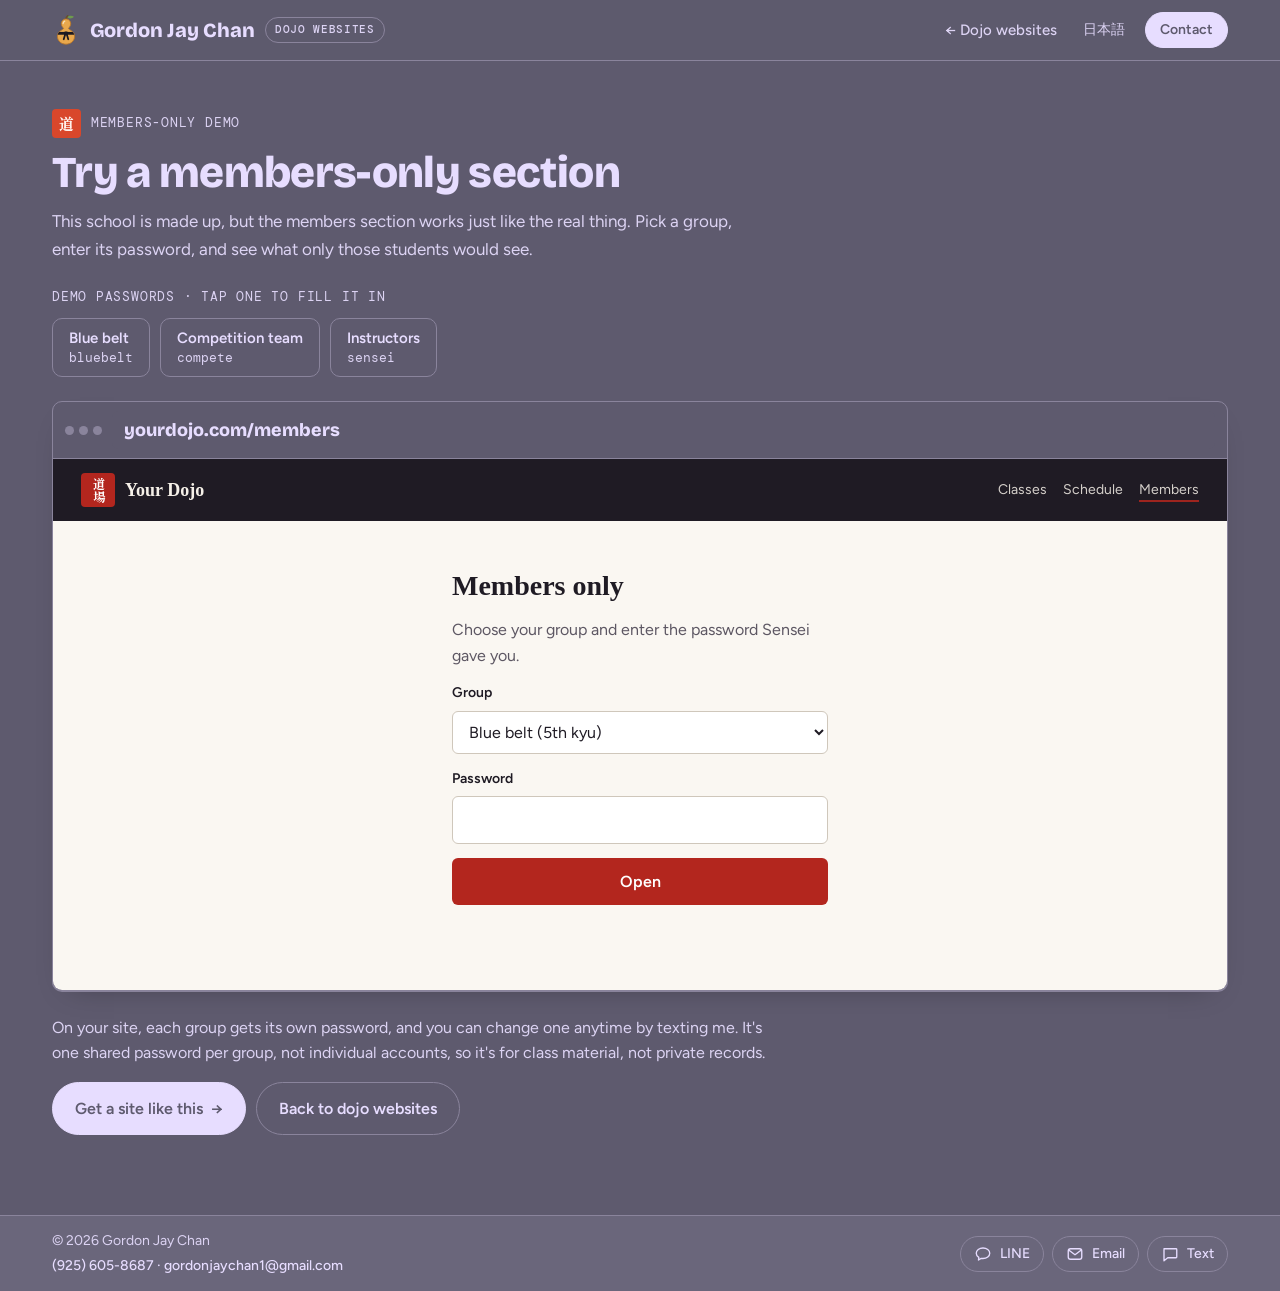
==== demo.html @ 20831bf7 "Hero: first line speaks to students and parents Co-Authored-By: Claude Opus 5.5 <noreply@anthropic.c" ====
<!doctype html>
<html lang="en">
<head>
<meta charset="utf-8">
<meta name="theme-color" content="#5E5A6E">
<meta name="viewport" content="width=device-width, initial-scale=1, viewport-fit=cover">
<title>Members-Only Demo · Gordon Jay Chan</title>
<meta name="description" content="Try a members-only section for a martial arts school website: rank curriculum, technique videos, private photo galleries, tournament info, and instructor pages, each behind its own password.">
<!-- the demo is full of made-up dates and names, so keep it out of search results -->
<meta name="robots" content="noindex">
<meta property="og:title" content="Try a members-only section for your dojo's website">
<meta property="og:description" content="Pick a group, enter its password, and see what only those students would see.">
<meta property="og:type" content="website">
<meta property="og:url" content="https://gordonjaychan.com/dojo/demo">
<meta property="og:image" content="https://gordonjaychan.com/dojo/images/og-dojo.jpg">
<meta property="og:image:width" content="1200">
<meta property="og:image:height" content="630">
<meta name="twitter:card" content="summary_large_image">
<link rel="icon" href="favicon.svg?v=1" type="image/svg+xml">
<link rel="apple-touch-icon" href="apple-touch-icon.png">
<link rel="preconnect" href="https://fonts.googleapis.com">
<link rel="preconnect" href="https://fonts.gstatic.com" crossorigin>
<link rel="stylesheet" href="https://fonts.googleapis.com/css2?family=Bricolage+Grotesque:opsz,wght@12..96,400;12..96,600;12..96,800&family=Figtree:wght@400;500;600&family=DM+Mono:wght@400;500&display=swap">
<link rel="stylesheet" href="https://fonts.googleapis.com/css2?family=Shippori+Mincho:wght@700&text=%E9%81%93%E5%A0%B4%E6%97%A5%E6%9C%AC%E8%AA%9E&display=swap">
<link rel="stylesheet" href="assets/css/style.css?v=38">
<link rel="stylesheet" href="assets/css/demo.css?v=8">
<!-- pick the language before the page paints (same as the main dojo page) -->
<script>try{var q=new URLSearchParams(location.search).get("lang"),s=localStorage.getItem("dojo-lang"),l=q==="ja"||q==="en"?q:s||((navigator.language||"").toLowerCase().indexOf("ja")===0?"ja":"en");document.documentElement.setAttribute("data-lang",l)}catch(e){}</script>
<script src="assets/js/i18n.js?v=11" defer></script>
<script src="assets/js/demo.js?v=2" defer></script>
</head>
<body data-page="demo">

<header class="top">
  <div class="wrap">
    <span class="brand">
      <img src="favicon.svg" alt="" width="28" height="32">
      <span class="brand-name">Gordon Jay Chan</span>
      <span class="brand-tag" data-i18n="brand.tag">Dojo websites</span>
    </span>
    <nav aria-label="Pages" data-i18n-aria="demo.navAria">
      <a href="./" class="demo-back"><span aria-hidden="true">←</span> <span class="back-text" data-i18n="demo.backText">Dojo websites</span></a>
      <!-- shows the other language: 日本語 on the English page, English on the Japanese page -->
      <button type="button" class="lang-switch" lang="ja" aria-label="日本語で表示">日本語</button>
      <a class="btn primary sm" href="./#contact" data-i18n="nav.contact">Contact</a>
    </nav>
  </div>
</header>

<main>
  <section class="demo-intro">
    <div class="wrap">
      <div class="block-head">
        <p class="label"><span class="kn" aria-hidden="true">道</span><span data-i18n="demo.label">Members-only demo</span></p>
        <h1 data-i18n="demo.h1">Try a members-only section</h1>
        <p data-i18n="demo.intro">This school is made up, but the members section works just like the real thing. Pick a group, enter its password, and see what only those students would see.</p>
      </div>
      <div class="pw-hints" aria-label="Demo passwords" data-i18n-aria="demo.hintsAria">
        <p class="label" data-i18n="demo.hints">Demo passwords · tap one to fill it in</p>
        <div class="pw-list">
          <button type="button" class="pw" data-group="blue" data-pw="bluebelt"><b data-i18n="demo.gBlue">Blue belt</b><code>bluebelt</code></button>
          <button type="button" class="pw" data-group="team" data-pw="compete"><b data-i18n="demo.gTeam">Competition team</b><code>compete</code></button>
          <button type="button" class="pw" data-group="staff" data-pw="sensei"><b data-i18n="demo.gStaff">Instructors</b><code>sensei</code></button>
        </div>
      </div>
    </div>
  </section>

  <section class="demo-frame-wrap">
    <div class="wrap">
      <div class="browser">
        <div class="browser-bar"><span class="dots"><i></i><i></i><i></i></span><span class="url">yourdojo.com/members</span></div>

        <!-- a pretend school website, styled the way a client's site might look -->
        <div class="ds" id="ds">
          <div class="ds-top">
            <span class="ds-logo"><span class="ds-mark" aria-hidden="true">道場</span><span data-i18n="demo.school">Your Dojo</span></span>
            <span class="ds-nav" aria-hidden="true" data-i18n="demo.dsNav"><span>Classes</span><span>Schedule</span><span class="on">Members</span></span>
          </div>

          <form class="ds-gate" id="gate" novalidate>
            <h2 data-i18n="demo.gateH">Members only</h2>
            <p data-i18n="demo.gateP">Choose your group and enter the password Sensei gave you.</p>
            <label><span data-i18n="demo.group">Group</span>
              <select id="group">
                <option value="blue" data-i18n="demo.optBlue">Blue belt (5th kyu)</option>
                <option value="team" data-i18n="demo.gTeam">Competition team</option>
                <option value="staff" data-i18n="demo.gStaff">Instructors</option>
              </select>
            </label>
            <label><span data-i18n="demo.password">Password</span>
              <input id="pw" type="password" autocomplete="off" autocapitalize="none" spellcheck="false">
            </label>
            <button class="ds-btn" type="submit" data-i18n="demo.open">Open</button>
            <p class="ds-msg" id="msg" role="status" aria-live="polite"></p>
          </form>

          <!-- Blue belt -->
          <div class="ds-panel" id="panel-blue" hidden>
            <div class="ds-panel-head">
              <div><p class="ds-kicker" data-i18n="demo.b.kicker">Blue belt · 5th kyu</p><h2 data-i18n="demo.b.h">Your next promotion</h2><p data-i18n="demo.b.p">Testing day is Saturday, February 6, 2027. Here's everything you need to know.</p></div>
              <button class="ds-lock" type="button" data-lock data-i18n="demo.lock">Lock</button>
            </div>
            <div class="ds-grid">
              <div class="ds-card">
                <h3 data-i18n="demo.b.curr">Curriculum</h3>
                <dl class="ds-curr" data-i18n="demo.b.currList">
                  <div><dt>Kihon (basics)</dt><dd>Oi zuki (lunge punch), age uke (rising block), soto uke (outside block), mae geri (front kick), mawashi geri (round kick)</dd></div>
                  <div><dt>Kata</dt><dd>Heian Sandan</dd></div>
                  <div><dt>Kumite</dt><dd>Ippon kumite 1–5</dd></div>
                  <div><dt>To be eligible</dt><dd>40 classes since your last promotion, and at least 3 months at your current rank</dd></div>
                </dl>
              </div>
              <div class="ds-card">
                <h3 data-i18n="demo.b.terms">Terminology</h3>
                <dl class="ds-terms" data-i18n="demo.b.termList">
                  <div><dt>Rei</dt><dd>Bow</dd></div>
                  <div><dt>Hajime</dt><dd>Begin</dd></div>
                  <div><dt>Yame</dt><dd>Stop</dd></div>
                  <div><dt>Kiai</dt><dd>Spirit shout</dd></div>
                  <div><dt>Zenkutsu dachi</dt><dd>Front stance</dd></div>
                  <div><dt>Kokutsu dachi</dt><dd>Back stance</dd></div>
                  <div><dt>Ichi, ni, san, shi, go</dt><dd>One to five</dd></div>
                </dl>
              </div>
              <div class="ds-card wide">
                <h3 data-i18n="demo.b.video">Technique video</h3>
                <button class="ds-video" type="button" data-video>
                  <img src="images/gordon-kick.jpg" alt="" width="780" height="650" loading="lazy">
                  <span class="ds-play" aria-hidden="true"></span>
                  <span class="ds-video-cap" data-i18n="demo.b.cap"><b>Yoko geri kekomi (side thrust kick)</b>Step-by-step breakdown · 2:14</span>
                  <span class="ds-video-note" hidden data-i18n="demo.b.note">On your site, your own video plays right here. Send me an unlisted YouTube link and I'll add it.</span>
                </button>
              </div>
            </div>
          </div>

          <!-- Competition team -->
          <div class="ds-panel" id="panel-team" hidden>
            <div class="ds-panel-head">
              <div><p class="ds-kicker" data-i18n="demo.gTeam">Competition team</p><h2 data-i18n="demo.t.h">Team page</h2><p data-i18n="demo.t.p">Team members and their families only. Practice is Thursdays, 7:00–8:30 pm.</p></div>
              <button class="ds-lock" type="button" data-lock data-i18n="demo.lock">Lock</button>
            </div>
            <div class="ds-grid">
              <div class="ds-card wide">
                <h3 data-i18n="demo.t.sched">Tournament schedule</h3>
                <div class="ds-table-wrap">
                  <table class="ds-table" data-i18n="demo.t.table">
                    <thead><tr><th>Date</th><th>Tournament</th><th>Location</th><th>Register by</th></tr></thead>
                    <tbody>
                      <tr><td>Jan 23, 2027</td><td>Winter Invitational</td><td>San Jose, CA</td><td>Jan 9</td></tr>
                      <tr><td>Mar 13, 2027</td><td>Spring Open</td><td>Sacramento, CA</td><td>Feb 27</td></tr>
                      <tr><td>May 8, 2027</td><td>Regional Championships</td><td>Fresno, CA</td><td>Apr 17</td></tr>
                    </tbody>
                  </table>
                </div>
              </div>
              <div class="ds-card">
                <h3 data-i18n="demo.t.rules">Team rules</h3>
                <ul class="ds-list" data-i18n="demo.t.ruleList">
                  <li>Arrive 45 minutes before your division starts.</li>
                  <li>Wear the team gi with the dojo patch, and your team jacket between matches.</li>
                  <li>Bring your own mitts, mouthguard, and shin guards for kumite.</li>
                  <li>Bow in and out of the ring, every time.</li>
                  <li>Parents: cheer as loud as you want, but leave the coaching to the coaches!</li>
                </ul>
              </div>
              <div class="ds-card">
                <h3 data-i18n="demo.t.gallery">Private photo gallery</h3>
                <p class="ds-note" data-i18n="demo.t.galleryNote">Only team families can see these photos.</p>
                <div class="ds-gallery">
                  <figure><img src="images/demo/karate-kick.jpg" alt="Side kick demonstration in the dojo" data-i18n-alt="demo.t.alt1" width="700" height="466" loading="lazy"><figcaption data-i18n="demo.t.cap1">Side kick drills</figcaption></figure>
                  <figure><img src="images/demo/karate-teaching.jpg" alt="Instructor explaining a technique to a student" data-i18n-alt="demo.t.alt2" width="700" height="466" loading="lazy"><figcaption data-i18n="demo.t.cap2">Kata training</figcaption></figure>
                  <figure><img src="images/demo/coaching.jpg" alt="Instructor correcting a white belt's technique" data-i18n-alt="demo.t.alt3" width="700" height="653" loading="lazy"><figcaption data-i18n="demo.t.cap3">Partner work</figcaption></figure>
                  <figure><img src="images/gordon-kick.jpg" alt="Side kick at team practice" data-i18n-alt="demo.t.alt4" width="780" height="650" loading="lazy"><figcaption data-i18n="demo.t.cap4">Team practice</figcaption></figure>
                </div>
              </div>
            </div>
          </div>

          <!-- Instructors -->
          <div class="ds-panel" id="panel-staff" hidden>
            <div class="ds-panel-head">
              <div><p class="ds-kicker" data-i18n="demo.gStaff">Instructors</p><h2 data-i18n="demo.s.h">Teaching hub</h2><p data-i18n="demo.s.p">Lesson plans and the teaching schedule for January.</p></div>
              <button class="ds-lock" type="button" data-lock data-i18n="demo.lock">Lock</button>
            </div>
            <div class="ds-grid">
              <div class="ds-card">
                <h3 data-i18n="demo.s.kidsH">Lesson plan: Little Dragons (ages 5–7)</h3>
                <p class="ds-note" data-i18n="demo.s.week">Week of January 11</p>
                <ol class="ds-plan" data-i18n="demo.s.kidsPlan">
                  <li><span>10 min</span>Bow in and warm-up</li>
                  <li><span>10 min</span>"Sensei says" stance game: zenkutsu and kiba dachi</li>
                  <li><span>10 min</span>Front kicks on pads</li>
                  <li><span>10 min</span>Kata: first 8 moves of Heian Shodan</li>
                  <li><span>5 min</span>Bow out and stripe check</li>
                </ol>
              </div>
              <div class="ds-card">
                <h3 data-i18n="demo.s.adultsH">Lesson plan: Adults</h3>
                <p class="ds-note" data-i18n="demo.s.week">Week of January 11</p>
                <ol class="ds-plan" data-i18n="demo.s.adultsPlan">
                  <li><span>10 min</span>Warm-up and stretching</li>
                  <li><span>15 min</span>Kihon combinations across the floor</li>
                  <li><span>20 min</span>Heian Sandan bunkai with a partner</li>
                  <li><span>10 min</span>Ippon kumite</li>
                  <li><span>5 min</span>Cool down and bow out</li>
                </ol>
              </div>
              <div class="ds-card wide">
                <h3 data-i18n="demo.s.sched">Teaching schedule</h3>
                <div class="ds-table-wrap">
                  <table class="ds-table" data-i18n="demo.s.table">
                    <thead><tr><th>Day</th><th>Class</th><th>Lead</th><th>Assisting</th></tr></thead>
                    <tbody>
                      <tr><td>Mon 5:00 pm</td><td>Little Dragons</td><td>Sensei Kim</td><td>Senpai Ana</td></tr>
                      <tr><td>Mon 6:00 pm</td><td>Juniors</td><td>Sensei Kim</td><td>Senpai Leo</td></tr>
                      <tr><td>Wed 5:00 pm</td><td>Little Dragons</td><td>Sensei Ortiz</td><td>Senpai Ana</td></tr>
                      <tr><td>Wed 7:00 pm</td><td>Adults</td><td>Sensei Ortiz</td><td>Senpai Raj</td></tr>
                      <tr><td>Thu 7:00 pm</td><td>Competition team</td><td>Sensei Kim</td><td>Senpai Leo</td></tr>
                      <tr><td>Sat 10:00 am</td><td>All ranks</td><td>Sensei Kim</td><td>Senpai Raj</td></tr>
                    </tbody>
                  </table>
                </div>
              </div>
            </div>
          </div>
        </div>
      </div>

      <div class="demo-after">
        <p data-i18n="demo.after">On your site, each group gets its own password, and you can change one anytime by texting me. It's one shared password per group, not individual accounts, so it's for class material, not private records.</p>
        <div class="demo-ctas">
          <a class="btn primary big" href="./#contact" data-i18n="demo.cta">Get a site like this <span aria-hidden="true">→</span></a>
          <a class="btn big" href="./" data-i18n="demo.back2">Back to dojo websites</a>
        </div>
      </div>
    </div>
  </section>
</main>

<footer class="site-foot">
  <div class="wrap foot-bar">
    <div class="foot-who">
      <span>© 2026 Gordon Jay Chan</span>
      <span class="foot-contact"><span>(925) 605-8687</span> · <span>gordonjaychan1@gmail.com</span></span>
    </div>
    <div class="foot-links">
      <a class="pill" href="https://line.me/ti/p/~gordonjaychan1" target="_blank" rel="noopener" title="LINE: gordonjaychan1"><svg viewBox="0 0 24 24" fill="none" stroke="currentColor" stroke-width="1.8" stroke-linecap="round" stroke-linejoin="round" aria-hidden="true"><path d="M12 4C7 4 3 7.1 3 11c0 2.2 1.3 4.2 3.4 5.5L6 20l3.6-2.2c.8.2 1.6.2 2.4.2 5 0 9-3.1 9-7s-4-7-9-7z"/></svg>LINE</a>
      <a class="pill" href="mailto:gordonjaychan1@gmail.com" title="gordonjaychan1@gmail.com"><svg viewBox="0 0 24 24" fill="none" stroke="currentColor" stroke-width="1.8" stroke-linecap="round" stroke-linejoin="round" aria-hidden="true"><rect x="3" y="5" width="18" height="14" rx="3"/><path d="M4 7l8 6 8-6"/></svg><span data-i18n="foot.email">Email</span></a>
      <a class="pill" href="sms:+19256058687" title="Text (925) 605-8687"><svg viewBox="0 0 24 24" fill="none" stroke="currentColor" stroke-width="1.8" stroke-linecap="round" stroke-linejoin="round" aria-hidden="true"><path d="M4 5h16a1 1 0 0 1 1 1v10a1 1 0 0 1-1 1H9l-5 4V6a1 1 0 0 1 1-1z"/></svg><span data-i18n="foot.text">Text</span></a>
    </div>
  </div>
</footer>
</body>
</html>
---- assets/css/style.css ----
/* Dojo landing page. Same base as gordonjaychan.com (gray page, lavender ink, same fonts),
   plus a dojo layer: belt-rank colors on the feature cards, a rank certificate in the hero,
   and one vermilion hanko-stamp accent used sparingly. */
:root {
  --lav: #E7DDFF;
  --gry: #5E5A6E;
  --bg: var(--gry);
  --ink: var(--lav);
  color-scheme: dark;
  --surface: var(--bg);
  --muted: color-mix(in srgb, var(--ink) 92%, var(--bg));
  --line: color-mix(in srgb, var(--ink) 32%, var(--bg));
  --soft: color-mix(in srgb, var(--ink) 9%, var(--bg));
  --mat: color-mix(in srgb, #1C1A22 22%, var(--gry));   /* a shade darker, like the mat */

  --shu: #D9472B;     /* vermilion, the color of a hanko stamp */
  --belt-white: #F4F1EA;
  --belt-yellow: #F2C94C;
  --belt-orange: #EE8A3C;
  --belt-green: #58B26F;
  --belt-blue: #4A86DB;
  --belt-purple: #A57BDF;
  --belt-brown: #8F5E3E;
  --belt-black: #1C1A22;

  --display: "Bricolage Grotesque", "Avenir Next", system-ui, sans-serif;
  --body: "Figtree", "Helvetica Neue", Arial, sans-serif;
  --mono: "DM Mono", ui-monospace, "SF Mono", Menlo, monospace;
  --mincho: "Shippori Mincho", "Hiragino Mincho ProN", "Yu Mincho", serif;

  --step--1: 0.8125rem;
  --step-1: 1.25rem;
  --step-2: 1.75rem;
  --step-3: clamp(2rem, 5vw, 2.75rem);
  --step-4: clamp(2.6rem, 8vw, 4.75rem);
  --wrap: 76rem;
  --radius: 10px;
}

* { box-sizing: border-box; }
html { scroll-behavior: smooth; scroll-padding-top: 4.5rem; overflow-y: scroll; }
@media (prefers-reduced-motion: reduce) { html { scroll-behavior: auto; } * { transition: none !important; } }
body {
  margin: 0; min-height: 100vh; min-height: 100dvh; display: flex; flex-direction: column;
  background: var(--bg); color: var(--ink); font-family: var(--body); font-size: 1rem; line-height: 1.6;
}
body > main { flex: 1; }
img { max-width: 100%; }
a { color: inherit; }
a:focus-visible, button:focus-visible, summary:focus-visible { outline: 2px solid var(--ink); outline-offset: 3px; border-radius: 4px; }
h1, h2, h3 { font-family: var(--display); line-height: 1.05; text-wrap: balance; margin: 0; }
p { margin: 0; }
[hidden] { display: none !important; }

.wrap { max-width: var(--wrap); margin-inline: auto; padding-inline: 20px; }
.label {
  font-family: var(--mono); font-size: var(--step--1); letter-spacing: 0.06em;
  text-transform: uppercase; color: var(--muted);
}
/* kanji section numbers (一 二 三 …) in front of each label */
.label:has(.kn) { display: flex; align-items: center; }
.kn {
  display: inline-grid; place-items: center; width: 1.9em; height: 1.9em; margin-right: 10px; border-radius: 4px; flex: none;
  background: var(--shu); color: #FFF3EE; font-family: var(--mincho); font-weight: 700; font-size: 0.95rem; letter-spacing: 0; line-height: 1;
}

/* ---------- buttons ---------- */
.btn {
  display: inline-flex; align-items: center; gap: 8px; text-decoration: none; font-weight: 600; font-size: 0.9375rem;
  padding: 10px 16px; border-radius: 999px; border: 1px solid var(--line); background: var(--surface); color: var(--ink);
  font-family: var(--body); cursor: pointer; transition: background .15s, border-color .15s;
}
.btn:hover { border-color: var(--ink); }
.btn.primary { background: var(--ink); color: var(--bg); border-color: var(--ink); }
.btn.primary:hover { background: color-mix(in srgb, var(--ink) 82%, var(--bg)); border-color: transparent; }
.btn.big { padding: 13px 22px; font-size: 1rem; }
.btn.sm { padding: 6px 14px; font-size: 0.875rem; }

/* ---------- header ---------- */
.top {
  position: sticky; top: env(safe-area-inset-top, 0px); z-index: 10;
  background: color-mix(in srgb, var(--bg) 88%, transparent);
  backdrop-filter: blur(8px); -webkit-backdrop-filter: blur(8px);
  border-bottom: 1px solid var(--line);
}
.top .wrap { display: flex; align-items: center; justify-content: space-between; gap: 16px; padding-block: 12px; }
.brand { display: flex; align-items: center; gap: 10px; text-decoration: none; font-family: var(--display); font-weight: 800; font-size: var(--step-1); }
.brand img { width: 28px; height: 32px; flex: none; }
/* small label after the name on wider screens; phones show just the name */
.brand-tag {
  font-family: var(--mono); font-size: 0.6875rem; font-weight: 500; letter-spacing: .06em; text-transform: uppercase;
  padding: 3px 9px; border-radius: 999px; border: 1px solid var(--line); color: var(--muted); white-space: nowrap;
}
@media (max-width: 1200px) { .brand-tag { display: none; } }
.top nav { display: flex; align-items: center; gap: 4px; }
.top nav a:not(.btn) {
  text-decoration: none; font-weight: 500; font-size: 0.9375rem; padding: 6px 10px; border-radius: 999px; color: var(--muted);
}
.top nav a:not(.btn):hover { color: var(--ink); background: var(--soft); }
.top nav .btn { margin-left: 6px; }
/* the menu links make way for the language switch and Contact on narrower screens */
.brand, .top nav a, .top nav .btn { white-space: nowrap; }
.top nav .btn { flex: none; }
@media (max-width: 960px) { .top nav a.hide-sm { display: none; } }
@media (max-width: 440px) { .brand-name { display: none; } }

/* language switch in the header: one quiet text button that offers the other language */
.lang-switch {
  flex: none; font: inherit; font-size: 0.875rem; font-weight: 500; line-height: 1; padding: 7px 10px; margin-left: 2px;
  border: 0; border-radius: 999px; background: none; color: var(--muted); cursor: pointer; white-space: nowrap;
}
.lang-switch:hover { color: var(--ink); background: var(--soft); }
.lang-switch:focus-visible { outline: 2px solid var(--ink); outline-offset: 2px; }
@media (max-width: 400px) { .top .wrap { gap: 10px; } .top nav .btn.sm { padding: 6px 11px; } .lang-switch { padding: 7px 6px; } }

/* ---------- Japanese version ---------- */
/* Latin fonts first (for names and numbers), then good Japanese system fonts */
html[lang="ja"] body { font-family: var(--body), "Hiragino Sans", "Hiragino Kaku Gothic ProN", "Noto Sans JP", "Yu Gothic", Meiryo, sans-serif; }
html[lang="ja"] h1, html[lang="ja"] h2, html[lang="ja"] h3 { font-family: var(--display), "Hiragino Sans", "Hiragino Kaku Gothic ProN", "Noto Sans JP", "Yu Gothic", Meiryo, sans-serif; letter-spacing: 0; line-height: 1.3; }
html[lang="ja"] { word-break: auto-phrase; line-break: strict; overflow-wrap: anywhere; }
html[lang="ja"] .label, html[lang="ja"] .styles, html[lang="ja"] .brand-tag { letter-spacing: .04em; }
.ja-only { display: none; }
html[lang="ja"] .ja-only { display: block; }
html[lang="ja"] .btn.ja-only { display: inline-flex; }
/* LINE's green, so it's instantly recognizable to Japanese visitors */
.btn.line { background: #06C755; border-color: #06C755; color: #fff; }
.btn.line:hover { background: #05B34C; border-color: #05B34C; }
.btn.line svg { width: 20px; height: 20px; }
/* while i18n.js swaps in the Japanese, keep the page hidden (shown anyway after a moment if the script fails) */
html[data-lang="ja"]:not([lang="ja"]) body { animation: show-anyway 0s 1.2s forwards; visibility: hidden; }
@keyframes show-anyway { to { visibility: visible; } }

/* ---------- hero ---------- */
.hero { padding-block: clamp(32px, 5vw, 64px) clamp(48px, 7vw, 88px); }
.hero-grid { display: grid; grid-template-columns: minmax(0, 1fr) minmax(0, 25rem); gap: 56px; align-items: start; }
@media (max-width: 900px) { .hero-grid { grid-template-columns: 1fr; gap: 40px; } .hero-visual { max-width: 30rem; } }
.hero-text { display: grid; gap: 18px; justify-items: start; }
.hero h1 { font-size: clamp(2.1rem, 6vw, 3.6rem); font-weight: 800; letter-spacing: -0.02em; max-width: 17ch; }
/* "a karate coach" sits on a black belt with a red rank stripe at the end */
.belt-line {
  background:
    linear-gradient(var(--shu), var(--shu)) right 0.45em bottom 0.02em / 0.45em 0.2em no-repeat,
    linear-gradient(var(--belt-black), var(--belt-black)) left bottom 0.02em / 100% 0.2em no-repeat;
  padding-bottom: 0.08em; white-space: nowrap;
}
/* one short line per idea so it skims */
.lede { display: grid; gap: 6px; margin-block: 10px; font-size: 1.125rem; color: var(--muted); max-width: 58ch; }
.lede p { padding-left: 24px; position: relative; }
.lede p::before { content: ""; position: absolute; left: 0; top: .72em; width: 14px; height: 5px; border-radius: 1px; background: var(--belt-black); box-shadow: inset -4px 0 0 var(--shu); }

/* photo with the certificate card overlapping its bottom edge, both the same width */
.hero-visual { display: grid; padding-right: 14px; }
.hero-photo {
  display: block; width: 100%; height: auto; aspect-ratio: 1000 / 918; object-fit: cover;
  border-radius: 14px; border: 1.5px solid var(--ink);
}
.hero-visual .cert { margin-top: -72px; }
.hero-ctas { display: flex; flex-wrap: wrap; gap: 10px; margin-top: 4px; }
.styles { display: flex; flex-wrap: wrap; gap: 6px 18px; margin-top: 6px; font-family: var(--mono); font-size: 0.75rem; letter-spacing: .05em; text-transform: uppercase; color: var(--muted); }

/* rank certificate (menjō): lavender paper, vertical 空手道 down the edge */
.cert {
  --ink: var(--gry); --line: color-mix(in srgb, var(--gry) 28%, var(--lav));
  position: relative; background: var(--lav); color: var(--gry);
  border-radius: 6px; padding: 24px 24px 22px 64px;
  box-shadow: 10px 10px 0 var(--belt-black);
  outline: 1px solid color-mix(in srgb, var(--gry) 40%, var(--lav)); outline-offset: -9px;
}
.cert-v {
  position: absolute; left: 20px; top: 24px; writing-mode: vertical-rl; text-orientation: upright;
  font-family: var(--mincho); font-weight: 700; font-size: 1.35rem; letter-spacing: .25em; color: var(--gry); opacity: .85;
}
.cert-head { padding-bottom: 14px; border-bottom: 3px solid var(--belt-black); margin-bottom: 4px; }
.cert-kicker { font-family: var(--mono); font-size: 0.75rem; letter-spacing: .08em; text-transform: uppercase; }
.cert-name { font-family: var(--display); font-weight: 800; font-size: var(--step-2); line-height: 1.1; }
.cert-list { list-style: none; margin: 0; padding: 0; }
.cert-list li { display: grid; gap: 1px; padding-block: 12px; border-bottom: 1px solid var(--line); }
.cert-list li:last-child { border-bottom: 0; padding-bottom: 0; }
.cert-list b { font-family: var(--display); font-weight: 600; font-size: 1.0625rem; line-height: 1.25; }
.cert-list span { font-size: 0.875rem; color: color-mix(in srgb, var(--gry) 88%, var(--lav)); }
.cert-list a { text-underline-offset: 3px; }
@media (max-width: 480px) {
  .cert { padding: 22px 18px 26px 52px; box-shadow: 6px 6px 0 var(--belt-black); }
  .hero-visual .cert { margin-top: -40px; }
  .cert-v { left: 14px; font-size: 1.15rem; }
}

/* ---------- sections ---------- */
section.block { padding-block: clamp(56px, 8vw, 96px); border-top: 1px solid var(--line); }
.block-head { display: grid; gap: 12px; margin-bottom: 36px; max-width: 44rem; }
.block-head h2 { font-size: var(--step-3); font-weight: 800; letter-spacing: -0.015em; }
.block-head p:not(.label) { color: var(--muted); font-size: 1.0625rem; }

/* ---------- what your site needs: one card per belt, white to black ---------- */
.needs { list-style: none; margin: 0; padding: 0; display: grid; grid-template-columns: repeat(3, minmax(0, 1fr)); gap: 14px; }
@media (max-width: 960px) { .needs { grid-template-columns: repeat(2, minmax(0, 1fr)); } }
@media (max-width: 600px) { .needs { grid-template-columns: minmax(0, 1fr); } }
.need {
  position: relative; display: grid; gap: 10px; align-content: start;
  padding: 22px 20px 20px; border: 1px solid var(--line); border-radius: var(--radius); background: var(--surface);
  transition: border-color .15s, transform .15s;
}
.need:hover { border-color: var(--ink); }
.need .belt {
  display: block; width: 56px; height: 10px; border-radius: 2px; background: var(--belt);
  box-shadow: 0 0 0 1px rgb(20 18 28 / .25); margin-bottom: 4px; position: relative;
}
/* rank stripe near the end of the belt, like a stripe on a child's belt */
.need .belt::after { content: ""; position: absolute; right: 8px; top: 0; bottom: 0; width: 6px; background: rgb(20 18 28 / .55); }
.need[style*="belt-black"] .belt::after { background: var(--shu); }
.need h3 { font-size: var(--step-1); font-weight: 700; line-height: 1.2; }
.need p { color: var(--muted); font-size: 0.9375rem; }
.need.feature { grid-column: span 2; grid-template-columns: minmax(0, 1fr) minmax(0, 17rem); gap: 24px; align-items: center; border: 1.5px solid var(--ink); }
.need.feature h3 { font-size: var(--step-2); }
.need-text { display: grid; gap: 10px; }
@media (max-width: 760px) { .need.feature { grid-template-columns: minmax(0, 1fr); } }
@media (max-width: 600px) { .need.feature { grid-column: auto; } }
.sw { display: flex; flex-wrap: wrap; gap: 6px; margin-top: 2px; }
.sw span { font-family: var(--mono); font-size: 0.75rem; padding: 3px 9px; border-radius: 999px; border: 1px dashed var(--line); color: var(--ink); }

/* a little picture of the trial-class form (decorative, not a real form) */
.mock {
  background: var(--lav); color: var(--gry); border-radius: 10px; padding: 16px; display: grid; gap: 8px;
  box-shadow: 6px 6px 0 var(--belt-black); font-size: 0.8125rem; user-select: none;
}
.mock p { color: inherit; font-size: inherit; }
.mock .mock-title { font-family: var(--display); font-weight: 800; font-size: 1.125rem; }
.mock .mock-label { font-family: var(--mono); font-size: 0.6875rem; letter-spacing: .05em; text-transform: uppercase; opacity: .8; }
.mock-chips { display: flex; gap: 6px; }
.mock-chips span { padding: 4px 10px; border-radius: 999px; border: 1px solid color-mix(in srgb, var(--gry) 40%, var(--lav)); }
.mock-chips .on { background: var(--gry); color: var(--lav); border-color: var(--gry); }
.mock-select { padding: 7px 10px; border-radius: 6px; border: 1px solid color-mix(in srgb, var(--gry) 40%, var(--lav)); white-space: nowrap; overflow: hidden; text-overflow: ellipsis; }
.mock-btn { margin-top: 4px; padding: 9px 12px; border-radius: 999px; background: var(--shu); color: #FFF3EE; font-weight: 600; text-align: center; }

/* ---------- case studies ---------- */
.case { display: grid; grid-template-columns: minmax(0, 1.5fr) minmax(0, 1fr); gap: 32px 40px; align-items: center; }
.case + .case { margin-top: clamp(40px, 6vw, 64px); }
.case.flip { grid-template-columns: minmax(0, 1fr) minmax(0, 1.5fr); }
.case.flip .browser { order: 2; }
@media (max-width: 900px) { .case, .case.flip { grid-template-columns: 1fr; } .case.flip .browser { order: 0; } }
.case-info { display: grid; gap: 14px; align-content: start; }
.case-meta { display: flex; align-items: center; gap: 14px; }
.case-logo { width: 44px; height: 44px; border-radius: 8px; object-fit: contain; background: var(--lav); flex: none; }
.case-meta h3 { font-size: var(--step-2); font-weight: 800; }
.case-meta h3 a { text-decoration: none; }
.case-meta h3 a:hover { text-decoration: underline; text-underline-offset: 4px; }
.case-info > p { color: var(--muted); }
.did { list-style: none; margin: 0; padding: 0; display: grid; gap: 6px; }
.did li { display: flex; gap: 10px; }
.did li::before { content: ""; flex: none; width: 14px; height: 5px; margin-top: .62em; border-radius: 1px; background: var(--belt-black); box-shadow: inset -4px 0 0 var(--shu); }
.more-work { margin-top: 48px; color: var(--muted); }
/* case-study outcome, in a lavender callout so it stands out from the description */
.result { display: grid; gap: 6px; padding: 14px 16px; border-radius: var(--radius); background: var(--lav); color: var(--gry); }
.result .label { color: var(--gry); }
.result p:not(.label) { font-size: 0.9375rem; }
.need .try { justify-self: start; font-weight: 600; font-size: 0.9375rem; color: var(--ink); text-underline-offset: 4px; }
.faq details p a { color: var(--ink); font-weight: 600; text-underline-offset: 3px; white-space: nowrap; }
.more-work a { color: var(--ink); font-weight: 600; text-underline-offset: 4px; }

.browser {
  display: block; border: 1px solid var(--line); border-radius: var(--radius); overflow: hidden; background: var(--surface);
  box-shadow: 0 1px 0 var(--line), 0 12px 28px -18px rgb(0 0 0 / .35);
}
.browser-bar { display: flex; align-items: center; gap: 10px; padding: 9px 12px; border-bottom: 1px solid var(--line); }
.dots { display: flex; gap: 5px; flex: none; }
.dots i { width: 9px; height: 9px; border-radius: 50%; background: var(--line); }
.url {
  flex: 1; min-width: 0; font-family: var(--display); font-size: 1.125rem; font-weight: 800; color: var(--ink);
  background: var(--bg); border-radius: 6px; padding: 5px 12px; white-space: nowrap; overflow: hidden; text-overflow: ellipsis;
}
.shot { display: block; width: 100%; height: auto; aspect-ratio: 16 / 10; object-fit: cover; object-position: top; background: var(--bg); }
.shot.natural { aspect-ratio: auto; }
/* before/after slider: the "before" image sits on top, clipped to the handle position */
.ba { position: relative; --pos: 50%; touch-action: pan-y; }
.ba-before { position: absolute; inset: 0; clip-path: inset(0 calc(100% - var(--pos)) 0 0); }
.ba-handle { position: absolute; top: 0; bottom: 0; left: var(--pos); width: 2px; margin-left: -1px; background: var(--lav); box-shadow: 0 0 0 1px rgb(20 18 28 / .35); pointer-events: none; }
.ba-handle::after {
  content: "\2194"; position: absolute; top: 50%; left: 50%; transform: translate(-50%, -50%);
  width: 38px; height: 38px; border-radius: 50%; display: grid; place-items: center;
  background: var(--lav); color: var(--gry); font-size: 18px; font-weight: 600; box-shadow: 0 2px 10px rgb(20 18 28 / .35);
}
.ba-tag { position: absolute; top: 10px; font-family: var(--mono); font-size: 0.6875rem; padding: 3px 8px; border-radius: 999px; background: var(--gry); color: var(--lav); pointer-events: none; }
.ba-tag.before { left: 10px; }
.ba-tag.after { right: 10px; }
.ba-range { position: absolute; inset: 0; width: 100%; height: 100%; margin: 0; opacity: 0; cursor: ew-resize; -webkit-appearance: none; appearance: none; }
.ba:focus-within .ba-handle::after { outline: 2px solid var(--gry); outline-offset: 2px; }

/* "how this project started" card, same as on the Web work page */
.story {
  display: grid; grid-template-columns: 44px minmax(0, 1fr); gap: 14px; align-items: center; margin-top: 4px;
  padding: 12px 16px 12px 12px; border: 1.5px solid var(--lav); border-radius: var(--radius);
  background: var(--lav); box-shadow: 6px 6px 0 color-mix(in srgb, var(--lav) 40%, var(--gry));
  text-decoration: none; font-size: 0.9375rem; line-height: 1.45; color: var(--gry);
  transition: background .15s;
}
.story:hover { background: color-mix(in srgb, var(--lav) 88%, var(--gry)); }
.story img { width: 44px; height: 78px; object-fit: cover; border-radius: 6px; }
.story b { display: block; color: var(--gry); font-weight: 700; }
.story u { color: var(--gry); font-weight: 600; text-underline-offset: 3px; white-space: nowrap; }

/* ---------- testimonials (lavender band; hidden until real quotes come in) ---------- */
.testimonials { border-top: 0; }
.testimonials .label { color: var(--gry); }
.quotes { display: grid; grid-template-columns: repeat(3, minmax(0, 1fr)); gap: 16px; }
@media (max-width: 960px) { .quotes { grid-template-columns: 1fr; } }
.quote { margin: 0; padding: 24px; border: 1px solid var(--line); border-radius: var(--radius); display: grid; gap: 14px; align-content: start; background: color-mix(in srgb, var(--lav) 70%, #fff); }
.quote.sample { border-style: dashed; }
.quote blockquote { margin: 0; font-family: var(--display); font-size: var(--step-1); font-weight: 600; line-height: 1.35; }
.quote blockquote::before { content: "\201C"; display: block; font-size: 3rem; line-height: .7; margin-bottom: 4px; color: var(--shu); }
.quote-note { font-size: 0.8125rem; color: var(--muted); margin-top: -4px; }
html[lang="ja"] .quote blockquote { line-height: 1.6; }
.quote figcaption { display: flex; align-items: center; gap: 12px; }
.quote figcaption > span { display: grid; gap: 2px; }
.quote-logo { width: 40px; height: 40px; border-radius: 8px; object-fit: contain; background: #fff; flex: none; }
/* a single quote gets the full width and bigger type, until more come in */
.quotes:has(> .quote:only-of-type) { grid-template-columns: minmax(0, 52rem); }
.quotes:has(> .quote:only-of-type) blockquote { font-size: clamp(1.25rem, 2.4vw, 1.625rem); }
.quote figcaption b { font-weight: 600; }
.quote figcaption > span > span { font-family: var(--mono); font-size: 0.75rem; color: var(--muted); letter-spacing: .03em; }

/* ---------- about ---------- */
.about { display: grid; grid-template-columns: minmax(0, 24rem) minmax(0, 1fr); gap: 32px 56px; align-items: center; }
@media (max-width: 760px) { .about { grid-template-columns: 1fr; } }
.about-text { display: grid; gap: 14px; max-width: 42rem; justify-items: start; }
.about-text h2 { font-size: var(--step-3); font-weight: 800; letter-spacing: -0.015em; }
.about-text p:not(.label) { color: var(--muted); }
.about-text p a { color: var(--ink); text-underline-offset: 3px; }
/* three short groups: karate, who the site is for, the tech side */
.about-group { display: grid; gap: 8px; margin-top: 12px; }
.about-group h3 { display: flex; align-items: center; gap: 10px; font-size: var(--step-1); font-weight: 700; }
.about-group h3::before { content: ""; flex: none; width: 22px; height: 7px; border-radius: 1px; background: var(--belt-black); box-shadow: inset -6px 0 0 var(--shu), 0 0 0 1px rgb(231 221 255 / .25); }
.about-photo {
  display: block; width: 100%; max-width: 24rem; height: auto; aspect-ratio: 4 / 5; object-fit: cover;
  border-radius: 14px; border: 1.5px solid var(--ink); box-shadow: 10px 10px 0 var(--belt-black);
}
@media (max-width: 480px) { .about-photo { box-shadow: 6px 6px 0 var(--belt-black); } }

/* ---------- pricing ---------- */
.price {
  display: grid; grid-template-columns: auto minmax(0, 1fr) auto; gap: 16px 40px; align-items: center;
  padding: 28px; border: 1.5px solid var(--ink); border-radius: var(--radius); position: relative;
}
@media (max-width: 760px) { .price { grid-template-columns: 1fr; } }
.price .amount { font-family: var(--display); font-weight: 800; font-size: var(--step-4); line-height: 1; letter-spacing: -0.02em; font-variant-numeric: tabular-nums; }
.price .amount small { font-family: var(--mono); font-size: var(--step--1); font-weight: 400; letter-spacing: .04em; color: var(--muted); margin-left: 6px; }
.price ul { margin: 0; padding: 0; list-style: none; display: grid; grid-template-columns: repeat(2, minmax(0, 1fr)); gap: 6px 20px; }
@media (max-width: 480px) { .price ul { grid-template-columns: 1fr; } }
.price li::before { content: "✓"; margin-right: 8px; font-weight: 600; }
.price .note { color: var(--muted); font-size: 0.9375rem; grid-column: 1 / -1; }

/* ---------- faq ---------- */
.faq .block-head { margin-bottom: 24px; }
.faq-list { border-top: 1px solid var(--line); }
.faq details { border-bottom: 1px solid var(--line); }
.faq summary {
  list-style: none; cursor: pointer; padding-block: 16px; display: flex; justify-content: space-between; gap: 16px;
  font-family: var(--display); font-size: var(--step-1); font-weight: 600; line-height: 1.3;
}
.faq summary::-webkit-details-marker { display: none; }
.faq summary::after { content: "+"; font-family: var(--mono); font-weight: 400; transition: transform .15s; }
.faq details[open] summary::after { transform: rotate(45deg); }
.faq details p { padding-bottom: 18px; color: var(--muted); }

/* ---------- closing call to action: lavender band, like the testimonials band on the main site ---------- */
.band {
  --bg: var(--lav); --ink: var(--gry);
  --muted: color-mix(in srgb, var(--ink) 88%, var(--bg));
  --line: color-mix(in srgb, var(--ink) 35%, var(--bg));
  --surface: var(--bg);
  background: var(--bg); color: var(--ink); border-top: 0;
}
.cta { position: relative; overflow: hidden; }
section.block.cta { padding-block: clamp(32px, 4vw, 44px); }
/* a belt running along the top of the band, white to black */
.cta::before {
  content: ""; position: absolute; left: 0; right: 0; top: 0; height: 8px; box-shadow: 0 1px 0 rgb(20 18 28 / .3);
  background: linear-gradient(90deg,
    var(--belt-white) 0 12.5%, var(--belt-yellow) 0 25%, var(--belt-orange) 0 37.5%, var(--belt-green) 0 50%,
    var(--belt-blue) 0 62.5%, var(--belt-purple) 0 75%, var(--belt-brown) 0 87.5%, var(--belt-black) 0);
}
.cta-wrap { display: grid; grid-template-columns: minmax(0, 1fr) auto; gap: 20px 48px; align-items: center; }
@media (max-width: 820px) { .cta-wrap { grid-template-columns: 1fr; align-items: start; } }
.cta-wrap > div:first-child { display: grid; gap: 8px; max-width: 40rem; }
.cta h2 { font-size: var(--step-2); font-weight: 800; letter-spacing: -0.015em; }
.cta p:not(.label) { color: var(--muted); font-size: 1.0625rem; }
.cta-actions { display: grid; gap: 10px; justify-items: center; justify-self: start; text-align: center; }
.cta-actions p { font-size: 0.9375rem !important; }
.cta-actions a:not(.btn) { color: var(--ink); font-weight: 600; white-space: nowrap; }

/* ---------- footer ---------- */
.site-foot { background: var(--soft); border-top: 1px solid var(--line); }
.foot-bar { display: flex; justify-content: space-between; align-items: center; gap: 12px 24px; flex-wrap: wrap; padding-block: 14px; color: var(--muted); font-size: 0.875rem; }
.foot-who { display: grid; gap: 2px; }
.foot-who a { color: var(--ink); text-underline-offset: 3px; }
.foot-contact { color: var(--ink); font-weight: 500; }
.foot-contact span { user-select: all; }
.foot-links { display: flex; flex-wrap: wrap; gap: 8px; }
.foot-bar .pill {
  display: inline-flex; align-items: center; gap: 8px; padding: 6px 13px;
  border: 1px solid var(--line); border-radius: 999px; color: var(--ink); text-decoration: none; font-weight: 500;
  transition: background .15s, border-color .15s;
}
.foot-bar .pill:hover { background: var(--soft); border-color: var(--ink); }
.foot-bar .pill svg { width: 18px; height: 18px; }

/* ---------- contact popup ---------- */
dialog.contact {
  width: min(36rem, calc(100% - 24px)); max-height: calc(100dvh - 24px); margin: auto; padding: 0;
  border: 1.5px solid var(--ink); border-radius: 14px; background: var(--bg); color: var(--ink);
  box-shadow: 10px 10px 0 var(--belt-black); overflow: auto; overscroll-behavior: contain;
}
dialog.contact::backdrop { background: rgb(20 18 28 / .6); backdrop-filter: blur(2px); -webkit-backdrop-filter: blur(2px); }
dialog.contact[open] { animation: pop .18s ease-out; }
@keyframes pop { from { opacity: 0; transform: translateY(8px); } }
.contact-card { position: relative; display: grid; gap: 12px; padding: 28px 24px 24px; }
.contact-card h2 { font-size: var(--step-2); font-weight: 800; padding-right: 32px; }
.contact-sub { color: var(--muted); font-size: 0.9375rem; }
.contact-sub a { color: var(--ink); font-weight: 600; white-space: nowrap; }
.contact-x {
  position: absolute; top: 14px; right: 14px; width: 36px; height: 36px; border-radius: 50%;
  border: 1px solid var(--line); background: var(--surface); color: var(--ink); font-size: 1.4rem; line-height: 1; cursor: pointer;
}
.contact-x:hover { border-color: var(--ink); }
.dojo-form { display: grid; grid-template-columns: repeat(2, minmax(0, 1fr)); gap: 12px; margin-top: 6px; }
@media (max-width: 480px) { .dojo-form { grid-template-columns: 1fr; } .contact-card { padding: 24px 18px 20px; } }
.dojo-form .wide { grid-column: 1 / -1; }
.dojo-form label { display: grid; gap: 6px; font-size: 0.875rem; font-weight: 600; }
.dojo-form .opt { font-weight: 400; color: var(--muted); }
.dojo-form input, .dojo-form textarea {
  font: inherit; font-weight: 400; font-size: 1rem; color: var(--ink); background: var(--mat);
  border: 1px solid var(--line); border-radius: 8px; padding: 9px 11px; width: 100%; min-width: 0;
}
.dojo-form textarea { resize: vertical; }
.dojo-form input::placeholder, .dojo-form textarea::placeholder { color: color-mix(in srgb, var(--ink) 55%, var(--bg)); }
.dojo-form input:focus, .dojo-form textarea:focus { outline: 2px solid var(--ink); outline-offset: 1px; border-color: var(--ink); }
.form-actions { display: flex; flex-wrap: wrap; align-items: center; gap: 12px; margin-top: 4px; }
.form-status { font-size: 0.875rem; color: var(--muted); }
.form-status.error { color: var(--ink); font-weight: 600; }
.form-done { padding: 20px; border: 1.5px solid var(--ink); border-radius: var(--radius); font-family: var(--display); font-size: var(--step-1); font-weight: 600; line-height: 1.35; }
.hp { position: absolute; left: -9999px; width: 1px; height: 1px; opacity: 0; }
---- assets/css/demo.css ----
/* Members-only demo page. The page around it uses the dojo landing page's look (style.css);
   the pretend school site inside the browser frame (.ds) has its own light look,
   so it reads as "a client's website", not Gordon's. */

.demo-intro { padding-block: clamp(28px, 4vw, 48px) 24px; }
.demo-intro .block-head { margin-bottom: 24px; }
.demo-intro h1 { font-size: var(--step-3); font-weight: 800; letter-spacing: -0.015em; }

.pw-hints { display: grid; gap: 10px; }
.pw-list { display: flex; flex-wrap: wrap; gap: 10px; }
.pw {
  display: grid; gap: 2px; text-align: left; cursor: pointer;
  padding: 10px 16px; border-radius: var(--radius); border: 1px solid var(--line); background: var(--surface); color: var(--ink);
  font-family: var(--body); font-size: 0.9375rem; transition: border-color .15s, background .15s;
}
.pw:hover { border-color: var(--ink); background: var(--soft); }
.pw b { font-weight: 600; }
.pw code { font-family: var(--mono); font-size: 0.8125rem; color: var(--muted); }

.demo-frame-wrap { padding-bottom: clamp(48px, 7vw, 80px); }
.demo-after { display: grid; gap: 16px; margin-top: 24px; max-width: 46rem; }
.demo-after p { color: var(--muted); }
.demo-ctas { display: flex; flex-wrap: wrap; gap: 10px; }

/* ---------- the pretend school site ---------- */
.ds {
  --p-bg: #FAF7F2; --p-ink: #1F1B24; --p-muted: #5D5763; --p-line: #E3DDD3; --p-red: #B3261E; --p-card: #FFFFFF;
  background: var(--p-bg); color: var(--p-ink); font-family: var(--body); min-height: 30rem;
  color-scheme: light;
}
.ds-top { display: flex; align-items: center; justify-content: space-between; gap: 12px; padding: 14px clamp(16px, 3vw, 28px); background: var(--p-ink); color: #F5F0E8; }
.ds-logo { display: flex; align-items: center; gap: 10px; font-family: Georgia, "Times New Roman", serif; font-weight: 700; font-size: 1.125rem; }
.ds-mark { display: grid; place-items: center; width: 34px; height: 34px; border-radius: 4px; background: var(--p-red); color: #fff; font-family: var(--mincho); font-size: 0.8rem; line-height: 1; writing-mode: vertical-rl; letter-spacing: .05em; }
.ds-nav { display: flex; gap: 16px; font-size: 0.875rem; opacity: .85; }
.ds-nav .on { text-decoration: underline; text-decoration-color: var(--p-red); text-decoration-thickness: 2px; text-underline-offset: 6px; }
@media (max-width: 520px) { .ds-nav span:not(.on) { display: none; } }

.ds h2, .ds h3 { font-family: Georgia, "Times New Roman", serif; color: var(--p-ink); line-height: 1.2; }

.ds-gate { max-width: 26rem; margin: 0 auto; padding: clamp(28px, 5vw, 48px) 20px; display: grid; gap: 14px; }
.ds-gate h2 { font-size: 1.75rem; }
.ds-gate p { color: var(--p-muted); }
.ds-gate label { display: grid; gap: 6px; font-size: 0.875rem; font-weight: 600; }
.ds-gate select, .ds-gate input {
  font: inherit; font-weight: 400; font-size: 1rem; color: var(--p-ink); background: var(--p-card);
  border: 1px solid #CFC7BB; border-radius: 6px; padding: 10px 12px; width: 100%;
}
.ds-gate select:focus, .ds-gate input:focus { outline: 2px solid var(--p-ink); outline-offset: 1px; }
.ds-btn { font: inherit; font-weight: 600; padding: 11px 18px; border: 0; border-radius: 6px; background: var(--p-red); color: #fff; cursor: pointer; }
.ds-btn:hover { background: #951E18; }
.ds-msg { min-height: 1.5em; font-size: 0.9375rem; }
.ds-msg.error { color: var(--p-red) !important; font-weight: 600; }
.ds-gate.shake { animation: shake .3s; }
@keyframes shake { 25% { transform: translateX(-6px); } 75% { transform: translateX(6px); } }

.ds-panel { padding: clamp(20px, 3.5vw, 32px) clamp(16px, 3vw, 28px) clamp(24px, 4vw, 36px); }
.ds-panel-head { display: flex; justify-content: space-between; align-items: start; gap: 16px; margin-bottom: 20px; padding-bottom: 16px; border-bottom: 2px solid var(--p-ink); }
.ds-panel-head > div { display: grid; gap: 4px; }
.ds-panel-head h2 { font-size: clamp(1.5rem, 3.5vw, 2rem); }
.ds-panel-head p:not(.ds-kicker) { color: var(--p-muted); }
.ds-kicker { font-family: var(--mono); font-size: 0.75rem; letter-spacing: .06em; text-transform: uppercase; color: var(--p-red); }
.ds-lock { flex: none; font: inherit; font-size: 0.875rem; font-weight: 600; padding: 7px 14px; border-radius: 6px; border: 1px solid #CFC7BB; background: var(--p-card); color: var(--p-ink); cursor: pointer; }
.ds-lock:hover { border-color: var(--p-ink); }
.ds-lock::before { content: "🔒 "; }

.ds-grid { display: grid; grid-template-columns: repeat(2, minmax(0, 1fr)); gap: 16px; }
@media (max-width: 760px) { .ds-grid { grid-template-columns: 1fr; } }
.ds-card { background: var(--p-card); border: 1px solid var(--p-line); border-radius: 8px; padding: 18px; display: grid; gap: 12px; align-content: start; min-width: 0; }
.ds-card.wide { grid-column: 1 / -1; }
.ds-card h3 { font-size: 1.1875rem; }
.ds-note { color: var(--p-muted); font-size: 0.875rem; margin-top: -6px; }

.ds-curr { margin: 0; display: grid; gap: 10px; }
.ds-curr dt { font-weight: 600; font-size: 0.875rem; }
.ds-curr dd { margin: 0; color: var(--p-muted); font-size: 0.9375rem; }
.ds-terms { margin: 0; display: grid; }
.ds-terms div { display: flex; justify-content: space-between; gap: 12px; padding: 7px 0; border-bottom: 1px solid var(--p-line); font-size: 0.9375rem; }
.ds-terms div:last-child { border-bottom: 0; }
.ds-terms dt { font-weight: 600; font-style: italic; }
.ds-terms dd { margin: 0; color: var(--p-muted); text-align: right; }

.ds-video { position: relative; display: block; width: 100%; max-width: 40rem; padding: 0; border: 0; border-radius: 6px; overflow: hidden; cursor: pointer; background: #000; aspect-ratio: 16 / 9; font: inherit; color: #fff; text-align: left; }
.ds-video img { position: absolute; inset: 0; width: 100%; height: 100%; object-fit: cover; object-position: 50% 40%; opacity: .8; transition: opacity .2s; }
.ds-video:hover img { opacity: .65; }
.ds-play { position: absolute; top: 50%; left: 50%; width: 68px; height: 48px; margin: -24px 0 0 -34px; border-radius: 12px; background: var(--p-red); }
.ds-play::after { content: ""; position: absolute; left: 27px; top: 14px; border-style: solid; border-width: 10px 0 10px 17px; border-color: transparent transparent transparent #fff; }
.ds-video-cap { position: absolute; left: 0; right: 0; bottom: 0; padding: 28px 16px 14px; background: linear-gradient(transparent, rgb(0 0 0 / .75)); display: grid; gap: 2px; font-size: 0.875rem; }
.ds-video-cap b { font-size: 1rem; }
.ds-video-note { position: absolute; inset: 0; display: grid; place-items: center; padding: 24px; text-align: center; background: rgb(20 18 28 / .82); font-size: 1rem; font-weight: 600; line-height: 1.5; }

.ds-list { margin: 0; padding-left: 20px; display: grid; gap: 8px; font-size: 0.9375rem; }
.ds-list li::marker { color: var(--p-red); }
.ds-plan { margin: 0; padding: 0; list-style: none; display: grid; gap: 0; counter-reset: plan; }
.ds-plan li { display: grid; grid-template-columns: 4.5rem 1fr; gap: 8px; padding: 8px 0; border-bottom: 1px solid var(--p-line); font-size: 0.9375rem; }
.ds-plan li:last-child { border-bottom: 0; }
.ds-plan span { font-family: var(--mono); font-size: 0.8125rem; color: var(--p-red); padding-top: 2px; }

.ds-table-wrap { overflow-x: auto; -webkit-overflow-scrolling: touch; }
.ds-table { width: 100%; border-collapse: collapse; font-size: 0.9375rem; min-width: 30rem; }
.ds-table th { text-align: left; font-size: 0.75rem; font-family: var(--mono); letter-spacing: .05em; text-transform: uppercase; color: var(--p-muted); font-weight: 500; padding: 0 12px 8px 0; border-bottom: 2px solid var(--p-ink); }
.ds-table td { padding: 10px 12px 10px 0; border-bottom: 1px solid var(--p-line); }
.ds-table tr:last-child td { border-bottom: 0; }
.ds-table td:first-child { white-space: nowrap; }

.ds-gallery { display: grid; grid-template-columns: repeat(2, minmax(0, 1fr)); gap: 8px; }
.ds-gallery figure { margin: 0; display: grid; gap: 4px; }
.ds-gallery img { width: 100%; height: auto; aspect-ratio: 4 / 3; object-fit: cover; border-radius: 4px; display: block; }
.ds-gallery figcaption { font-size: 0.75rem; color: var(--p-muted); }

/* header: keep "← Dojo websites" on one line; on phones show just the gourd */
.top nav a { white-space: nowrap; }
@media (max-width: 520px) { .brand-name { display: none; } }

/* Japanese version of the pretend school: serif headings with Japanese fallbacks, no italic kanji */
html[lang="ja"] .ds h2, html[lang="ja"] .ds h3, html[lang="ja"] .ds-logo { font-family: Georgia, "Hiragino Mincho ProN", "Yu Mincho", "Noto Serif JP", serif; }
html[lang="ja"] .ds-terms dt { font-style: normal; }
html[lang="ja"] .ds-plan li { grid-template-columns: 3.5rem 1fr; }
/* focus moves to the group's heading when it opens (for screen readers); no outline needed there */
.ds-panel h2:focus { outline: none; }
/* on phones the header's back link shrinks to just the arrow (the text stays for screen readers) */
@media (max-width: 720px) {
  .demo-back .back-text { position: absolute; width: 1px; height: 1px; overflow: hidden; clip-path: inset(50%); white-space: nowrap; }
}
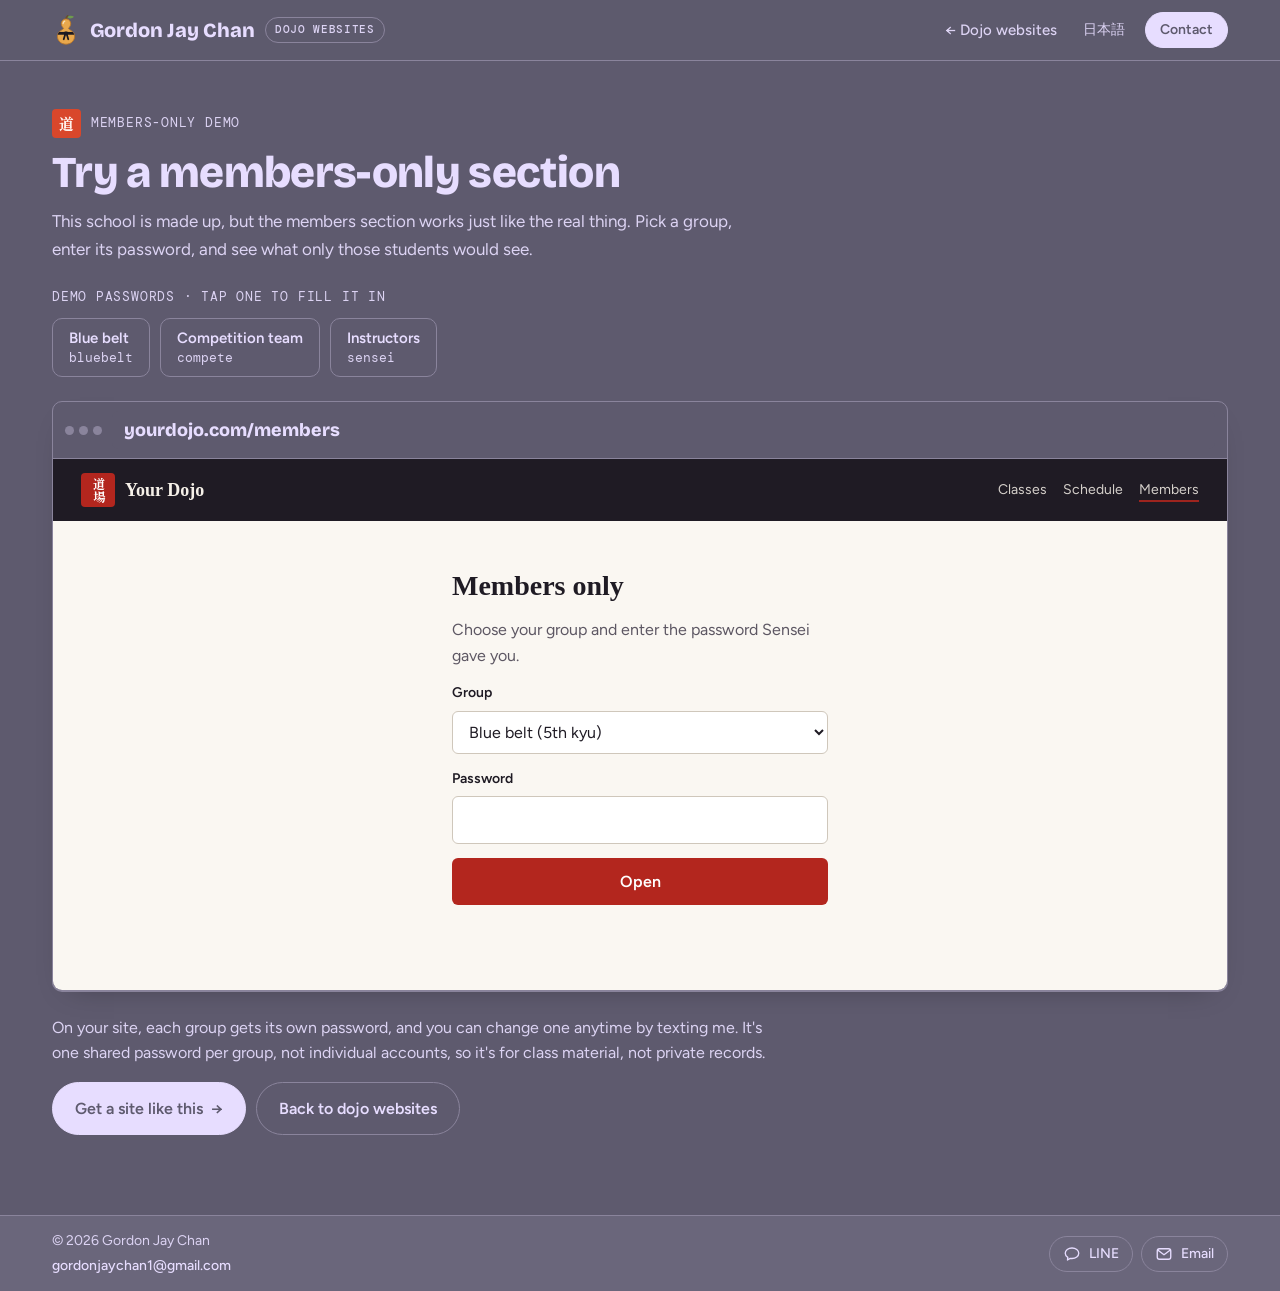
==== commit aa321cd7: "Remove phone number from both pages until Gordon has a US number again Co-Authored-By: Claude Opus 5" ====
--- a/demo.html
+++ b/demo.html
@@ -22,11 +22,11 @@
 <link rel="preconnect" href="https://fonts.gstatic.com" crossorigin>
 <link rel="stylesheet" href="https://fonts.googleapis.com/css2?family=Bricolage+Grotesque:opsz,wght@12..96,400;12..96,600;12..96,800&family=Figtree:wght@400;500;600&family=DM+Mono:wght@400;500&display=swap">
 <link rel="stylesheet" href="https://fonts.googleapis.com/css2?family=Shippori+Mincho:wght@700&text=%E9%81%93%E5%A0%B4%E6%97%A5%E6%9C%AC%E8%AA%9E&display=swap">
-<link rel="stylesheet" href="assets/css/style.css?v=38">
+<link rel="stylesheet" href="assets/css/style.css?v=43">
 <link rel="stylesheet" href="assets/css/demo.css?v=8">
 <!-- pick the language before the page paints (same as the main dojo page) -->
 <script>try{var q=new URLSearchParams(location.search).get("lang"),s=localStorage.getItem("dojo-lang"),l=q==="ja"||q==="en"?q:s||((navigator.language||"").toLowerCase().indexOf("ja")===0?"ja":"en");document.documentElement.setAttribute("data-lang",l)}catch(e){}</script>
-<script src="assets/js/i18n.js?v=11" defer></script>
+<script src="assets/js/i18n.js?v=16" defer></script>
 <script src="assets/js/demo.js?v=2" defer></script>
 </head>
 <body data-page="demo">
@@ -243,12 +243,11 @@
   <div class="wrap foot-bar">
     <div class="foot-who">
       <span>© 2026 Gordon Jay Chan</span>
-      <span class="foot-contact"><span>(925) 605-8687</span> · <span>gordonjaychan1@gmail.com</span></span>
+      <span class="foot-contact"><span>gordonjaychan1@gmail.com</span></span>
     </div>
     <div class="foot-links">
       <a class="pill" href="https://line.me/ti/p/~gordonjaychan1" target="_blank" rel="noopener" title="LINE: gordonjaychan1"><svg viewBox="0 0 24 24" fill="none" stroke="currentColor" stroke-width="1.8" stroke-linecap="round" stroke-linejoin="round" aria-hidden="true"><path d="M12 4C7 4 3 7.1 3 11c0 2.2 1.3 4.2 3.4 5.5L6 20l3.6-2.2c.8.2 1.6.2 2.4.2 5 0 9-3.1 9-7s-4-7-9-7z"/></svg>LINE</a>
       <a class="pill" href="mailto:gordonjaychan1@gmail.com" title="gordonjaychan1@gmail.com"><svg viewBox="0 0 24 24" fill="none" stroke="currentColor" stroke-width="1.8" stroke-linecap="round" stroke-linejoin="round" aria-hidden="true"><rect x="3" y="5" width="18" height="14" rx="3"/><path d="M4 7l8 6 8-6"/></svg><span data-i18n="foot.email">Email</span></a>
-      <a class="pill" href="sms:+19256058687" title="Text (925) 605-8687"><svg viewBox="0 0 24 24" fill="none" stroke="currentColor" stroke-width="1.8" stroke-linecap="round" stroke-linejoin="round" aria-hidden="true"><path d="M4 5h16a1 1 0 0 1 1 1v10a1 1 0 0 1-1 1H9l-5 4V6a1 1 0 0 1 1-1z"/></svg><span data-i18n="foot.text">Text</span></a>
     </div>
   </div>
 </footer>
--- a/assets/css/style.css
+++ b/assets/css/style.css
@@ -118,10 +118,16 @@
 html[lang="ja"] body { font-family: var(--body), "Hiragino Sans", "Hiragino Kaku Gothic ProN", "Noto Sans JP", "Yu Gothic", Meiryo, sans-serif; }
 html[lang="ja"] h1, html[lang="ja"] h2, html[lang="ja"] h3 { font-family: var(--display), "Hiragino Sans", "Hiragino Kaku Gothic ProN", "Noto Sans JP", "Yu Gothic", Meiryo, sans-serif; letter-spacing: 0; line-height: 1.3; }
 html[lang="ja"] { word-break: auto-phrase; line-break: strict; overflow-wrap: anywhere; }
-html[lang="ja"] .label, html[lang="ja"] .styles, html[lang="ja"] .brand-tag { letter-spacing: .04em; }
+/* Japanese characters are full width, so the hero needs its own sizes: the English width limit (17ch)
+   only fits ~9 kanji per line and pushed the headline to three big lines */
+html[lang="ja"] .hero h1 { font-size: clamp(1.75rem, 4.4vw, 2.875rem); max-width: 14em; line-height: 1.25; }
+html[lang="ja"] .lede { font-size: 1.0625rem; }
+html[lang="ja"] .hero-quote blockquote { font-size: 1rem; }
+html[lang="ja"] .label, html[lang="ja"] .brand-tag { letter-spacing: .04em; }
 .ja-only { display: none; }
 html[lang="ja"] .ja-only { display: block; }
 html[lang="ja"] .btn.ja-only { display: inline-flex; }
+html[lang="ja"] .en-only { display: none; }
 /* LINE's green, so it's instantly recognizable to Japanese visitors */
 .btn.line { background: #06C755; border-color: #06C755; color: #fff; }
 .btn.line:hover { background: #05B34C; border-color: #05B34C; }
@@ -156,7 +162,20 @@
 }
 .hero-visual .cert { margin-top: -72px; }
 .hero-ctas { display: flex; flex-wrap: wrap; gap: 10px; margin-top: 4px; }
-.styles { display: flex; flex-wrap: wrap; gap: 6px 18px; margin-top: 6px; font-family: var(--mono); font-size: 0.75rem; letter-spacing: .05em; text-transform: uppercase; color: var(--muted); }
+/* Rika Usami's quote under the hero buttons: a small card with a black-belt edge */
+.hero-quote {
+  margin: 10px 0 0; max-width: 34rem; display: grid; gap: 10px; position: relative;
+  padding: 14px 18px 14px 20px; border-radius: var(--radius); background: var(--soft);
+  border: 1px solid var(--line); border-left: 6px solid var(--belt-black);
+}
+/* the red rank stripe near the end of the belt edge */
+.hero-quote::before { content: ""; position: absolute; left: -6px; bottom: 14px; width: 6px; height: 14px; background: var(--shu); }
+.hero-quote blockquote { margin: 0; font-family: var(--display); font-weight: 600; font-size: 1.0625rem; line-height: 1.4; color: var(--ink); }
+.hero-quote figcaption { display: flex; align-items: center; gap: 10px; }
+.hero-quote img { width: 36px; height: 36px; border-radius: 7px; flex: none; }
+.hero-quote figcaption > span { display: grid; gap: 1px; }
+.hero-quote b { font-weight: 600; font-size: 0.9375rem; }
+.hero-quote figcaption > span > span { font-family: var(--mono); font-size: 0.6875rem; letter-spacing: .03em; color: var(--muted); }
 
 /* rank certificate (menjō): lavender paper, vertical 空手道 down the edge */
 .cert {
@@ -301,13 +320,18 @@
 /* ---------- testimonials (lavender band; hidden until real quotes come in) ---------- */
 .testimonials { border-top: 0; }
 .testimonials .label { color: var(--gry); }
-.quotes { display: grid; grid-template-columns: repeat(3, minmax(0, 1fr)); gap: 16px; }
+.quotes { display: grid; grid-template-columns: repeat(2, minmax(0, 1fr)); gap: 16px; align-items: start; }
 @media (max-width: 960px) { .quotes { grid-template-columns: 1fr; } }
 .quote { margin: 0; padding: 24px; border: 1px solid var(--line); border-radius: var(--radius); display: grid; gap: 14px; align-content: start; background: color-mix(in srgb, var(--lav) 70%, #fff); }
 .quote.sample { border-style: dashed; }
 .quote blockquote { margin: 0; font-family: var(--display); font-size: var(--step-1); font-weight: 600; line-height: 1.35; }
 .quote blockquote::before { content: "\201C"; display: block; font-size: 3rem; line-height: .7; margin-bottom: 4px; color: var(--shu); }
 .quote-note { font-size: 0.8125rem; color: var(--muted); margin-top: -4px; }
+/* "★★★★★ Google review" under a testimonial that was posted on Google */
+.quote-source { justify-self: start; display: inline-flex; align-items: center; gap: 8px; margin-top: -2px; font-size: 0.8125rem; font-weight: 600; color: var(--ink); text-decoration: none; }
+.quote-source:hover span:not(.stars) { text-decoration: underline; text-underline-offset: 3px; }
+.quote-source .stars { color: var(--shu); letter-spacing: 1px; font-size: 0.9375rem; }
+.visually-hidden { position: absolute; width: 1px; height: 1px; overflow: hidden; clip-path: inset(50%); white-space: nowrap; }
 html[lang="ja"] .quote blockquote { line-height: 1.6; }
 .quote figcaption { display: flex; align-items: center; gap: 12px; }
 .quote figcaption > span { display: grid; gap: 2px; }
@@ -347,6 +371,8 @@
 @media (max-width: 480px) { .price ul { grid-template-columns: 1fr; } }
 .price li::before { content: "✓"; margin-right: 8px; font-weight: 600; }
 .price .note { color: var(--muted); font-size: 0.9375rem; grid-column: 1 / -1; }
+/* small line under the price; capped width so it wraps instead of widening the price column */
+.price .price-sub { margin-top: 8px; max-width: 15rem; color: var(--muted); font-size: 0.8125rem; line-height: 1.45; }
 
 /* ---------- faq ---------- */
 .faq .block-head { margin-bottom: 24px; }
